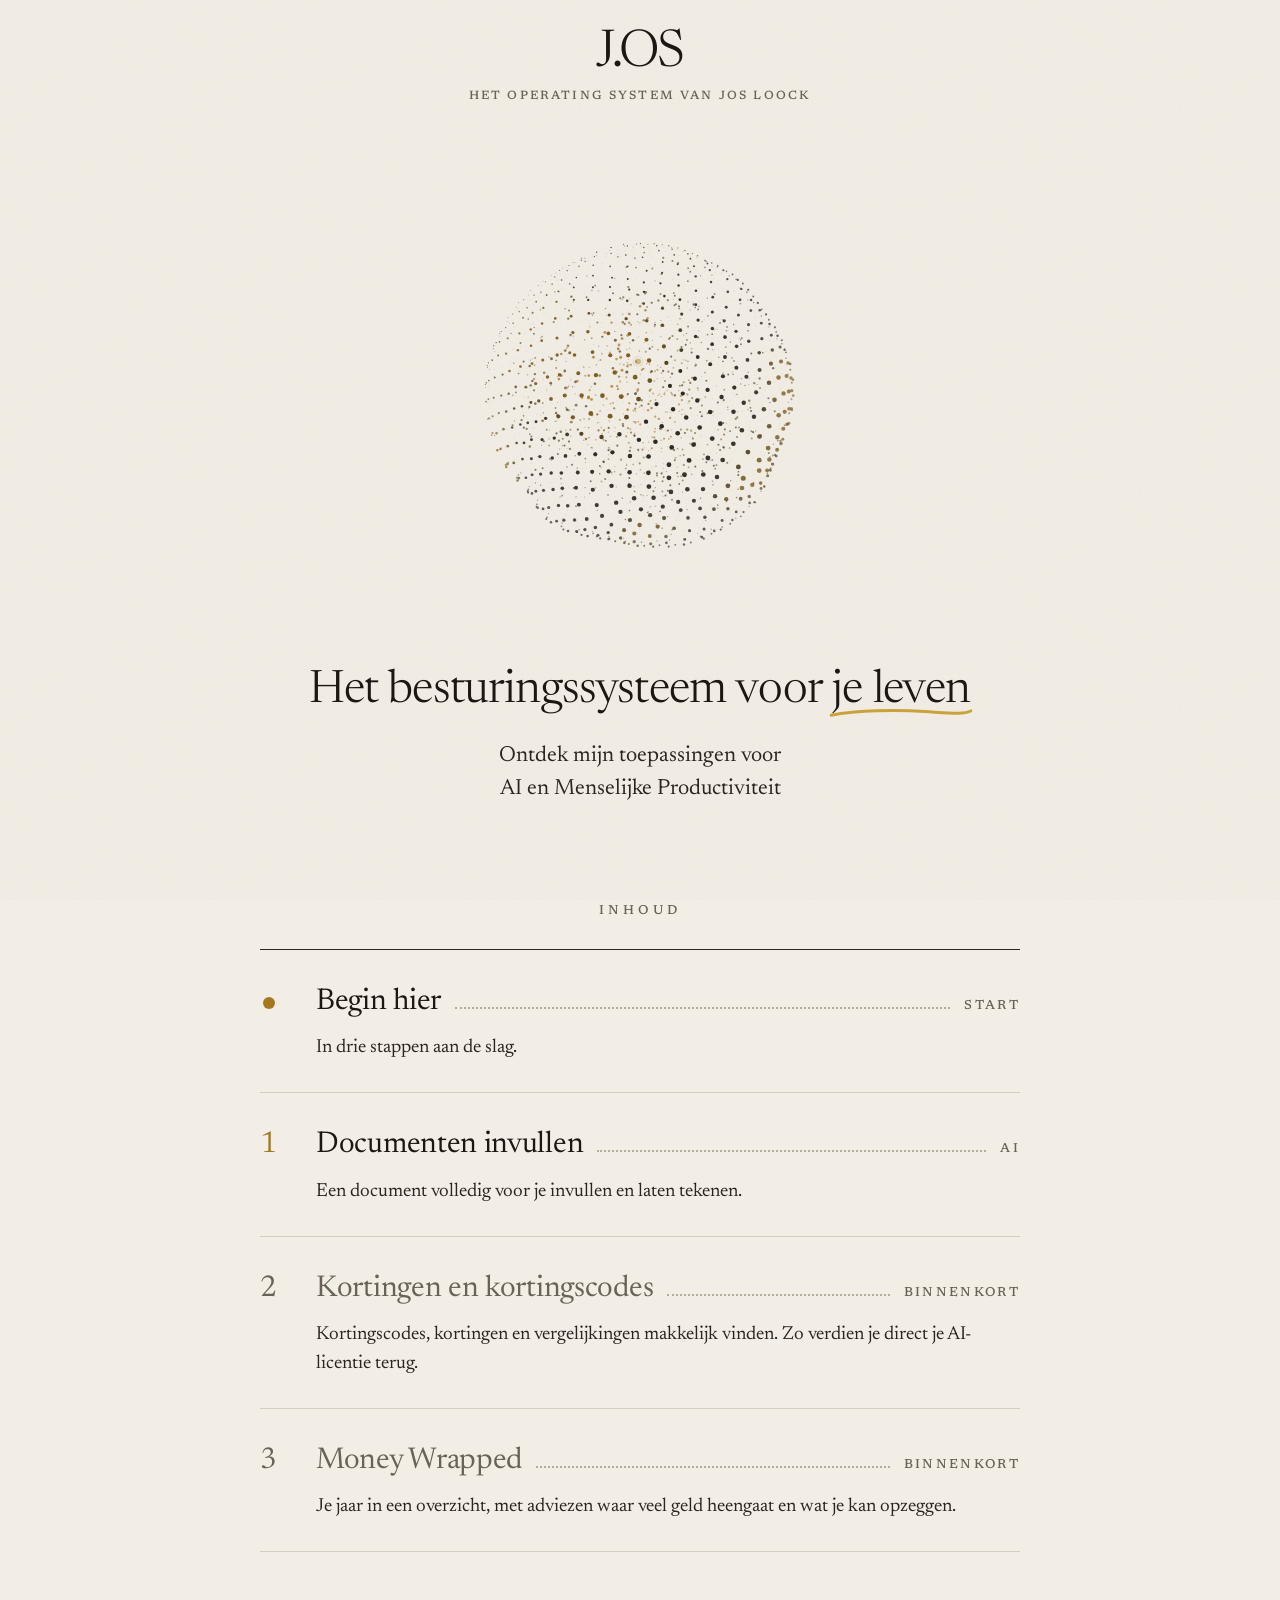
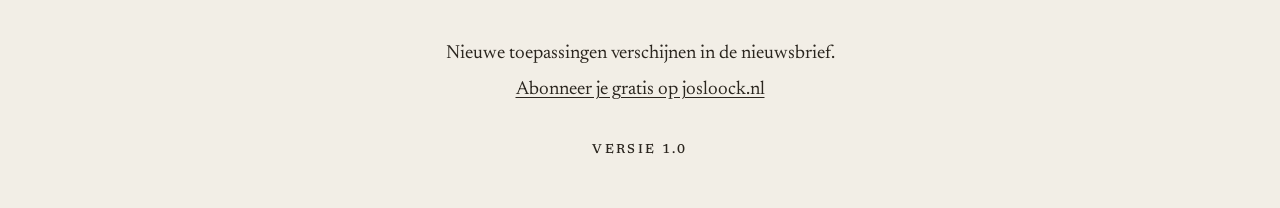
==== index.html @ 1855bec7 "Eerste versie van J.OS De homepage met het levende systeem, de pagina Begin hier en de eerste toepas" ====
<!doctype html>
<html lang="nl" class="no-js">
<head>
<meta charset="utf-8">
<meta name="viewport" content="width=device-width, initial-scale=1">
<title>J.OS · Het besturingssysteem voor je leven</title>
<meta name="description" content="De toepassingen van Jos Loock voor AI en Menselijke Productiviteit.">
<meta name="robots" content="noindex, nofollow">
<meta name="theme-color" content="#F2EEE6">
<link rel="icon" href="assets/favicon.svg" type="image/svg+xml">
<link rel="apple-touch-icon" href="assets/apple-touch-icon.png">
<meta property="og:type" content="website">
<meta property="og:title" content="J.OS · Het besturingssysteem voor je leven">
<meta property="og:description" content="De toepassingen van Jos Loock voor AI en Menselijke Productiviteit.">
<meta property="og:image" content="https://os.josloock.nl/assets/og.png">
<meta name="twitter:card" content="summary_large_image">
<link rel="preload" href="assets/fonts/newsreader-latin-opsz-normal.woff2" as="font" type="font/woff2" crossorigin>
<link rel="stylesheet" href="assets/site.css">
</head>
<body>
<div class="page">

<header class="hero col">
<h1 class="wordmark">J.OS</h1>
<p class="caps byline">Het operating system van <a href="https://josloock.nl">Jos Loock</a></p>
<div class="stage" id="stage"><canvas aria-hidden="true"></canvas><a class="core-link" href="begin-hier/index.html" tabindex="-1" aria-hidden="true"></a></div>
<p class="tagline">Het besturings&shy;systeem voor <span class="u">je leven<svg viewBox="0 0 300 24" preserveAspectRatio="none" aria-hidden="true"><path pathLength="1" d="M4 15 C 60 7, 140 6, 200 9 S 280 14, 296 8"/></svg></span></p>
<p class="lede">Ontdek mijn toepassingen voor<br>AI en Menselijke Productiviteit</p>
</header>

<main class="col section" id="toepassingen">
<h2 class="caps caps-wide center">Inhoud</h2>

<!-- Een toepassing toevoegen: kopieer een <li>. Met een link in de titel is hij live
     en wordt hij een gouden punt bij de bol; zonder link staat hij op "Binnenkort". -->
<ol class="toc">

<li class="toc-item toc-start">
<span class="toc-num" aria-hidden="true"><span class="toc-dot"></span></span>
<div class="toc-body">
<div class="toc-head">
<h3 class="toc-title"><a href="begin-hier/index.html">Begin hier</a></h3>
<span class="toc-leader" aria-hidden="true"></span>
<span class="caps">Start</span>
</div>
<p class="toc-desc">In drie stappen aan de slag.</p>
</div>
</li>

<li class="toc-item">
<span class="toc-num" aria-hidden="true">1</span>
<div class="toc-body">
<div class="toc-head">
<h3 class="toc-title"><a href="documenten-invullen/index.html">Documenten invullen</a></h3>
<span class="toc-leader" aria-hidden="true"></span>
<span class="caps">AI</span>
</div>
<p class="toc-desc">Een document volledig voor je invullen en laten tekenen.</p>
</div>
</li>

<li class="toc-item soon">
<span class="toc-num" aria-hidden="true">2</span>
<div class="toc-body">
<div class="toc-head">
<h3 class="toc-title"><span>Kortingen en kortingscodes</span></h3>
<span class="toc-leader" aria-hidden="true"></span>
<span class="caps">Binnenkort</span>
</div>
<p class="toc-desc">Kortingscodes, kortingen en vergelijkingen makkelijk vinden. Zo verdien je direct je AI-licentie terug.</p>
</div>
</li>

<li class="toc-item soon">
<span class="toc-num" aria-hidden="true">3</span>
<div class="toc-body">
<div class="toc-head">
<h3 class="toc-title"><span>Money Wrapped</span></h3>
<span class="toc-leader" aria-hidden="true"></span>
<span class="caps">Binnenkort</span>
</div>
<p class="toc-desc">Je jaar in een overzicht, met adviezen waar veel geld heengaat en wat je kan opzeggen.</p>
</div>
</li>

</ol>
</main>

<footer class="foot col">
<p>Nieuwe toepassingen verschijnen in de nieuwsbrief.</p>
<p><a class="foot-link" href="https://josloock.nl">Abonneer je gratis op josloock.nl</a></p>
<p class="caps">Versie 1.0</p>
</footer>

</div>
<script src="assets/os.js"></script>
</body>
</html>
---- assets/site.css ----
/* J.OS — huisstijl: papier, inkt, Newsreader, één goud accent */

@font-face {
  font-family: 'Newsreader';
  font-style: normal;
  font-display: swap;
  font-weight: 200 800;
  src: url('fonts/newsreader-latin-opsz-normal.woff2') format('woff2');
}

:root {
  --paper: #F2EEE6;
  --ink: #1C1712;
  --line: #2B2620;
  --body: #2A251E;
  --muted: #6B6257;
  --soft: #D5CDBF;
  --leader: #B5AC9C;
  --gold: #C9A23A;
  --oker: #A57820;
  --oker-dark: #7D5C16;
  --espresso: #1F1A14;
  --col: 760px;
}

* { box-sizing: border-box; }
html { -webkit-text-size-adjust: 100%; scroll-behavior: smooth; }
body {
  margin: 0;
  background: var(--paper);
  color: var(--ink);
  font-family: 'Newsreader', Georgia, 'Times New Roman', serif;
  font-size: 19px;
  line-height: 1.48;
  font-optical-sizing: auto;
  -webkit-font-smoothing: antialiased;
}
/* heel subtiele papierkorrel */
body::before {
  content: "";
  position: fixed;
  inset: 0;
  pointer-events: none;
  opacity: .5;
  background-image: url("data:image/svg+xml;utf8,<svg xmlns='http://www.w3.org/2000/svg' width='300' height='300'><filter id='n'><feTurbulence type='fractalNoise' baseFrequency='.9' numOctaves='2' stitchTiles='stitch'/><feColorMatrix values='0 0 0 0 0.45  0 0 0 0 0.38  0 0 0 0 0.28  0 0 0 .10 0'/></filter><rect width='100%' height='100%' filter='url(%23n)'/></svg>");
}

a { color: inherit; text-underline-offset: 3px; }
a:hover { color: var(--oker-dark); }
:focus-visible { outline: 2px solid var(--oker-dark); outline-offset: 3px; }
h1, h2, h3, p, ol, ul { margin: 0; }
h1, h2, h3, .tagline { text-wrap: balance; }
p, li { text-wrap: pretty; }
[hidden] { display: none !important; }
ol, ul { padding: 0; list-style: none; }

.page {
  position: relative;
  min-height: 100vh;
  display: flex;
  flex-direction: column;
  align-items: center;
  padding-block: 28px 48px;
  padding-left: max(clamp(20px, 5vw, 60px), env(safe-area-inset-left, 0px));
  padding-right: max(clamp(20px, 5vw, 60px), env(safe-area-inset-right, 0px));
}
.col { width: 100%; max-width: var(--col); }
.center { text-align: center; }

.caps {
  font-size: 13px;
  font-weight: 500;
  letter-spacing: .18em;
  text-transform: uppercase;
  color: var(--muted);
}
.caps-wide { letter-spacing: .32em; }
.caps-link {
  display: inline-flex;
  align-items: center;
  min-height: 44px;
  text-decoration: none;
}

/* gouden, met de hand getekende onderstreping */
.u { position: relative; white-space: nowrap; }
.u svg {
  position: absolute;
  left: -2%;
  bottom: -.16em;
  width: 104%;
  height: .32em;
  overflow: visible;
}
.u path { fill: none; stroke: var(--gold); stroke-width: 5; stroke-linecap: round; }

/* ---------- homepage ---------- */

.hero { display: flex; flex-direction: column; align-items: center; text-align: center; }
.wordmark {
  font-size: clamp(40px, 4.4vw, 52px);
  font-weight: 340;
  line-height: 1;
  letter-spacing: -.03em;
}
.byline { margin-top: 8px; font-size: 12px; }
.byline a { display: inline-block; padding: 14px 0; margin: -14px 0; text-decoration: none; }
.byline a:hover { text-decoration: underline; }

.stage { position: relative; width: 100%; height: 540px; margin-top: 4px; }
.stage canvas { position: absolute; inset: 0; width: 100%; height: 100%; pointer-events: none; }
/* zonder JavaScript: een stille, gestippelde bol */
.no-js .stage::before {
  content: "";
  position: absolute;
  left: 50%;
  top: 53%;
  width: 280px;
  height: 280px;
  transform: translate(-50%, -50%);
  border-radius: 50%;
  background: radial-gradient(var(--line) 1.1px, transparent 1.6px) 0 0 / 9px 9px;
}

/* een toepassing: een punt dat uit het systeem komt */
.node {
  position: absolute;
  left: 0;
  top: 0;
  display: inline-flex;
  flex-direction: column;
  align-items: center;
  gap: 9px;
  width: max-content;
  max-width: 190px;
  text-align: center;
  text-decoration: none;
  font-size: 20px;
  line-height: 1.2;
  color: var(--ink);
  opacity: 0;
}
.node-dot {
  position: relative;
  flex: none;
  width: 14px;
  height: 14px;
  border-radius: 50%;
  background: var(--oker);
  transform: scale(calc(var(--grow, 1) * var(--hot, 1)));
  transition: transform .35s cubic-bezier(.2, .7, .2, 1);
}
.node-dot::after {
  content: "";
  position: absolute;
  inset: -6px;
  border-radius: 50%;
  border: 1px solid var(--oker);
  opacity: 0;
}
/* het punt licht op wanneer een signaal uit de bol aankomt */
.node.ping .node-dot::after { animation: ping 1.5s ease-out; }
a.node:hover .node-dot::after { animation: ping 1.3s ease-out infinite; }

/* het startpunt: het eerste punt dat uit het wezen komt, met een vaste ring */
.node-start .node-dot { width: 16px; height: 16px; box-shadow: 0 0 0 5px var(--paper), 0 0 0 6px var(--oker); }
.node-start .node-label { font-size: 22px; }

/* het wezen zelf is aanklikbaar: het opent het startpunt */
.core-link { position: absolute; left: 0; top: 0; border-radius: 50%; }
.node-up { flex-direction: column-reverse; }
.node-text { display: flex; flex-direction: column; align-items: center; gap: 5px; opacity: var(--label, 1); }
a.node:hover { color: var(--ink); }
a.node:hover, .node.hot { --hot: 1.5; }
a.node:hover .node-label, a.node.hot .node-label { text-decoration: underline; text-decoration-color: var(--gold); text-decoration-thickness: 2px; text-underline-offset: 5px; }
.node-soon { color: var(--muted); }
.node-soon .node-dot { width: 12px; height: 12px; background: var(--paper); border: 1.5px solid var(--muted); }
.node-soon .node-dot::after { display: none; }
.node-note { font-size: 11px; font-weight: 500; letter-spacing: .18em; text-transform: uppercase; }
@keyframes ping {
  0% { transform: scale(.7); opacity: .75; }
  70%, 100% { transform: scale(2.1); opacity: 0; }
}

/* erin duiken: de overgang van een punt naar zijn pagina */
.dive { position: fixed; inset: 0; z-index: 50; pointer-events: none; }
.diving, .diving body { overflow: hidden; }
.page { will-change: auto; }
.arrive .page { animation: arrive .85s cubic-bezier(.16, .8, .24, 1) both; }
.leaving .page { opacity: 0; transform: translateY(8px) scale(.985); transition: opacity .22s ease, transform .22s ease; }
@keyframes arrive {
  from { opacity: 0; transform: scale(.93); }
  to { opacity: 1; transform: none; }
}

/* rustige opkomst bij het laden */
@keyframes rise {
  from { opacity: 0; transform: translateY(10px); }
}
@keyframes draw {
  from { stroke-dashoffset: 1; }
}
.wordmark, .byline, .tagline, .hero > .lede { animation: rise .9s cubic-bezier(.2, .7, .2, 1) backwards; }
.byline { animation-delay: .1s; }
.tagline { animation-delay: .9s; }
.hero > .lede { animation-delay: 1.05s; }
.u path { stroke-dasharray: 1; stroke-dashoffset: 0; animation: draw .9s cubic-bezier(.3, .6, .2, 1) 1.5s backwards; }
.step .u path { animation-delay: .9s; }

.tagline {
  margin-top: 16px;
  font-size: clamp(32px, 3.6vw, 46px);
  font-weight: 340;
  line-height: 1.1;
  letter-spacing: -.018em;
}
.lede { margin-top: 24px; max-width: 560px; font-size: 22px; color: var(--body); text-wrap: balance; }

.section { margin-top: 96px; }
.toc { margin-top: 28px; border-top: 1px solid var(--line); }
.toc-item { position: relative; display: flex; gap: 20px; padding: 30px 0; border-bottom: 1px solid var(--soft); }
.toc-title a::after { content: ""; position: absolute; inset: 0; }
.toc-num { flex: none; width: 36px; padding-top: 5px; font-size: 30px; line-height: 1.15; color: var(--oker); }
.toc-body { flex: 1; min-width: 0; }
.toc-head { display: flex; align-items: baseline; gap: 14px; }
.toc-title { font-size: 30px; font-weight: 400; line-height: 1.15; letter-spacing: -.01em; }
.toc-title a { display: inline-block; padding: 5px 0; text-decoration: none; }
.toc-title span { display: inline-block; padding: 5px 0; }
.toc-leader { flex: 1; min-width: 24px; border-bottom: 2px dotted var(--leader); }
.toc-desc { margin-top: 10px; color: var(--body); }
.toc-item.soon .toc-title, .toc-item.soon .toc-num { color: var(--muted); }
.toc-dot { display: inline-block; width: 12px; height: 12px; margin: 10px 0 0 3px; border-radius: 50%; background: var(--oker); }
.toc-leader { transition: border-color .3s ease; }
.toc-item.hot .toc-leader { border-bottom-color: var(--gold); }
.toc-item.hot .toc-title a { color: var(--oker-dark); }

/* ---------- toepassingspagina ---------- */

.topbar { display: flex; flex-wrap: wrap; align-items: center; justify-content: space-between; gap: 4px 24px; }
/* het woordmerk in het menu: de O is het wezen zelf */
.home-link { display: inline-flex; align-items: center; min-height: 48px; text-decoration: none; }
.mark { display: inline-flex; align-items: baseline; font-size: 34px; font-weight: 340; line-height: 1; letter-spacing: -.03em; }
.mark canvas { width: .78em; height: .78em; margin: 0 -.015em -.055em .005em; }

.intro { margin-top: 56px; display: flex; flex-direction: column; align-items: center; text-align: center; }
.intro h1 { font-size: clamp(44px, 5.4vw, 68px); font-weight: 340; line-height: 1.04; letter-spacing: -.02em; }
.intro .lede { margin-top: 20px; }
.intro .more { margin-top: 16px; max-width: 560px; color: var(--body); }
.meta { margin-top: 20px; display: flex; flex-wrap: wrap; justify-content: center; gap: 6px 28px; }

.demo { margin-top: 56px; }
.demo video, .demo img { display: block; width: 100%; height: auto; }

.steps { margin-top: 32px; border-bottom: 1px solid var(--line); }
.step { display: flex; gap: 20px; padding: 36px 0 40px; border-top: 1px solid var(--line); }
.step-num { flex: none; width: 36px; font-size: 44px; font-weight: 340; line-height: .95; color: var(--oker); }
.step-body { flex: 1; min-width: 0; }
.step h3 { font-size: 34px; font-weight: 400; line-height: 1.15; letter-spacing: -.012em; }
.step p { margin-top: 10px; color: var(--body); }
.step .hint { margin-top: 14px; font-size: 17px; color: var(--muted); }
.step .say {
  margin-top: 20px;
  font-size: clamp(32px, 3.6vw, 44px);
  font-weight: 340;
  line-height: 1.1;
  letter-spacing: -.018em;
  color: var(--ink);
}
.step .after { margin-top: 24px; }

.button {
  margin-top: 24px;
  display: inline-flex;
  align-items: center;
  gap: 10px;
  min-height: 52px;
  padding: 0 26px;
  border-radius: 4px;
  background: var(--espresso);
  color: var(--paper);
  font-size: 19px;
  text-decoration: none;
  transition: background .2s ease;
}
.button:hover { background: #3A3026; color: var(--paper); }
button.button { border: 0; font-family: inherit; cursor: pointer; }

/* kiezen: met de skill of met een prompt */
.routes { margin: 28px auto 0; display: flex; flex-wrap: wrap; justify-content: center; gap: 8px; }
.no-js .routes { display: none; }
.route {
  min-height: 44px;
  padding: 0 22px;
  border: 1px solid var(--line);
  border-radius: 999px;
  background: transparent;
  color: var(--ink);
  font-family: inherit;
  font-size: 18px;
  cursor: pointer;
  transition: background .2s ease, color .2s ease;
}
.route[aria-selected="true"] { background: var(--espresso); border-color: var(--espresso); color: var(--paper); }
.route-lede { margin: 20px auto 0; max-width: 560px; text-align: center; color: var(--body); }
.no-js .route-lede { margin-top: 56px; }
.prompt {
  margin: 20px 0 0;
  max-height: 320px;
  overflow: auto;
  padding: 20px 22px;
  border: 1px solid var(--soft);
  background: #F8F5EF;
  color: var(--body);
  font-family: inherit;
  font-size: 17px;
  line-height: 1.5;
  white-space: pre-wrap;
  overflow-wrap: anywhere;
}
.button svg { width: 18px; height: 18px; fill: none; stroke: currentColor; stroke-width: 1.5; stroke-linecap: round; stroke-linejoin: round; }

.notes { margin-top: 28px; border-top: 1px solid var(--soft); font-size: 21px; color: var(--body); }
.notes li { padding: 18px 0; border-bottom: 1px solid var(--soft); }
.aside { margin-top: 24px; color: var(--body); }
.rules { margin-top: 20px; border-top: 1px solid var(--soft); }
.rules li { padding: 16px 0; border-bottom: 1px solid var(--soft); color: var(--body); }
.rules strong { display: block; font-weight: 500; color: var(--ink); }
.rules .hint { margin-top: 6px; }
.text { margin: 28px auto 0; max-width: 640px; display: flex; flex-direction: column; gap: 18px; font-size: 21px; color: var(--body); }

.pager {
  margin-top: 88px;
  border-top: 1px solid var(--line);
  padding-top: 16px;
  display: flex;
  flex-wrap: wrap;
  align-items: center;
  justify-content: space-between;
  gap: 8px 32px;
}

/* ---------- voet ---------- */

.foot { margin-top: auto; padding-top: 88px; text-align: center; }
.foot p { color: var(--body); }
.foot .foot-link { display: inline-flex; align-items: center; min-height: 44px; }
.foot .caps { margin-top: 28px; }

/* op een smal scherm meer lucht tussen de titel en het bovenste punt */
@media (max-width: 759px) {
  .stage { height: 580px; margin-top: 20px; }
  .node { max-width: 150px; font-size: 19px; }
  .no-js .stage::before { top: 215px; width: 180px; height: 180px; }
}

@media (max-width: 560px) {
  .page { padding-top: 20px; }
  .byline { font-size: 11px; letter-spacing: .14em; }
  .text { font-size: 19px; }
  .toc-item, .step { gap: 12px; }
  .toc-num, .step-num { width: 28px; }
  .toc-title { font-size: 26px; }
  .toc-leader { display: none; }
  .toc-head { justify-content: space-between; flex-wrap: wrap; row-gap: 0; }
  .toc-title { min-width: 0; overflow-wrap: anywhere; }
  .step h3 { font-size: 28px; }
  .notes { font-size: 19px; }
  .section { margin-top: 72px; }
}

@media (prefers-reduced-motion: reduce) {
  html { scroll-behavior: auto; }
  *, *::before, *::after { animation: none !important; transition: none !important; }
}
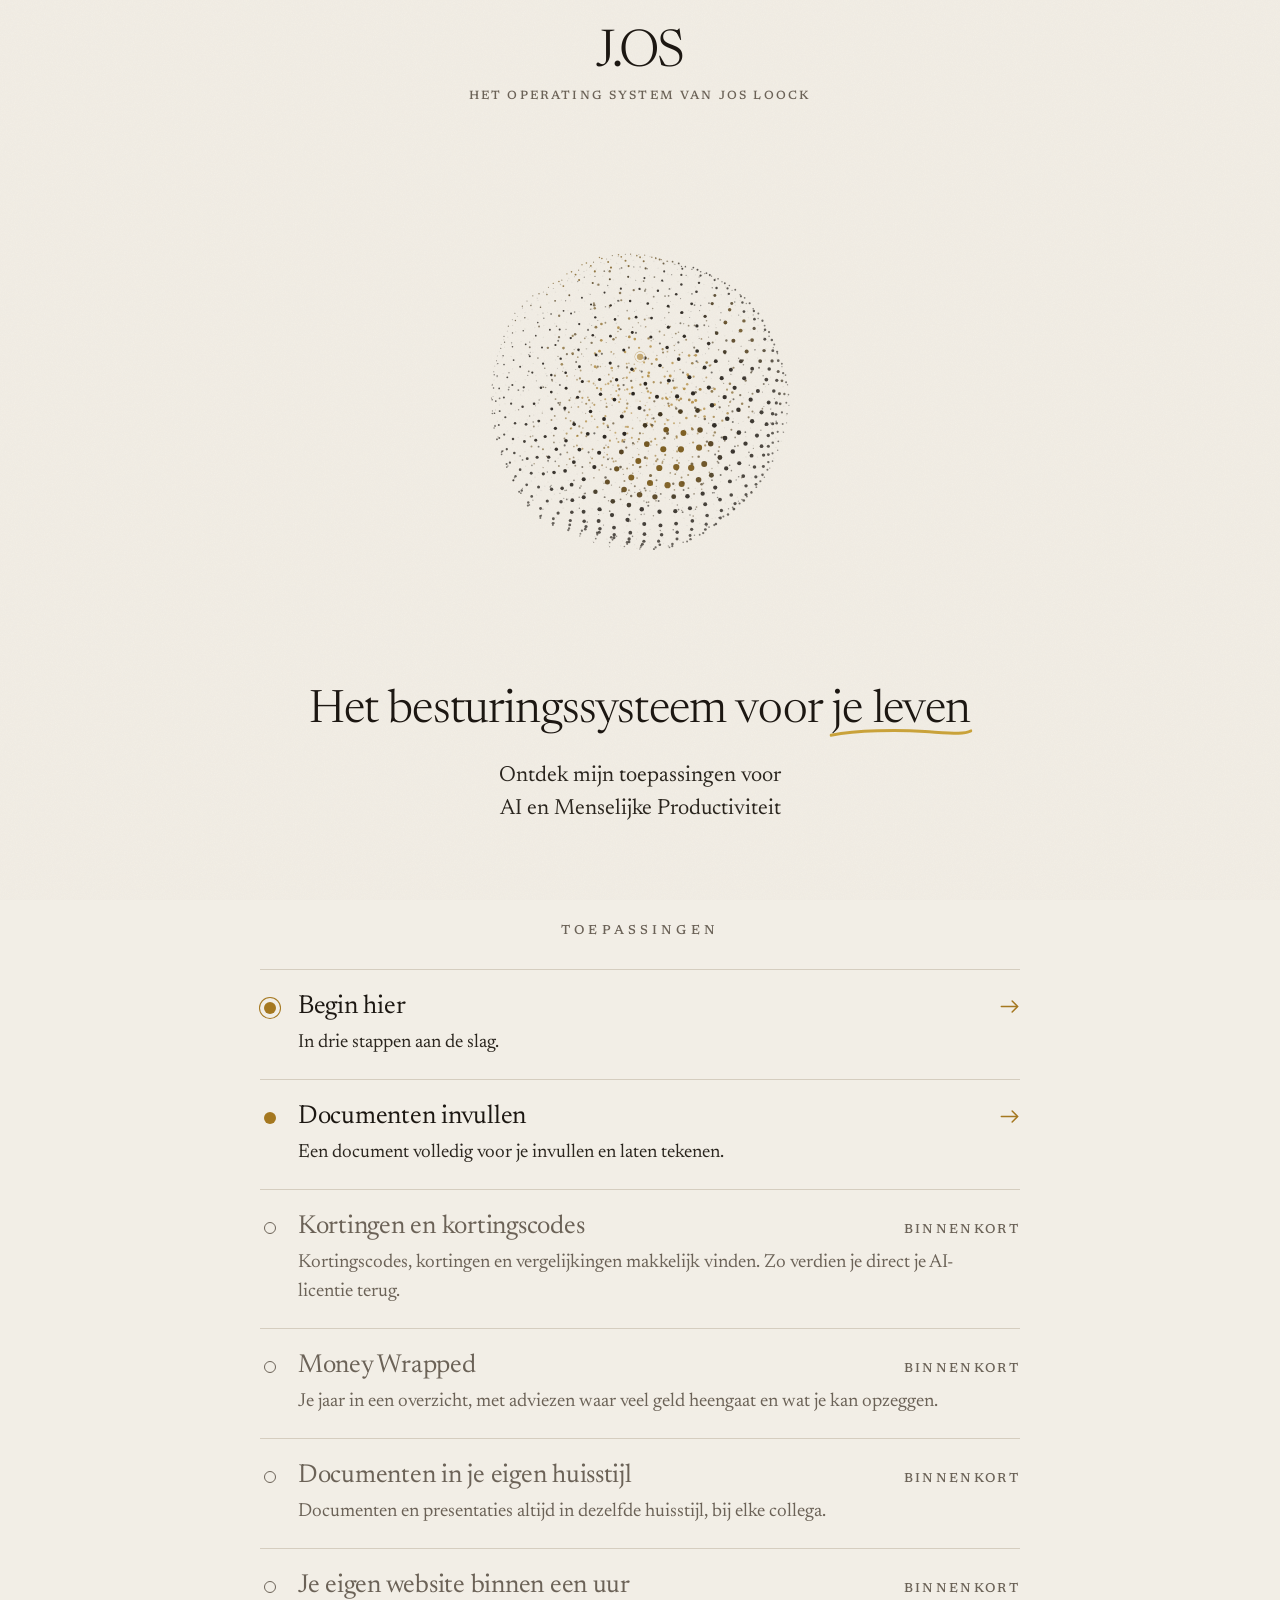
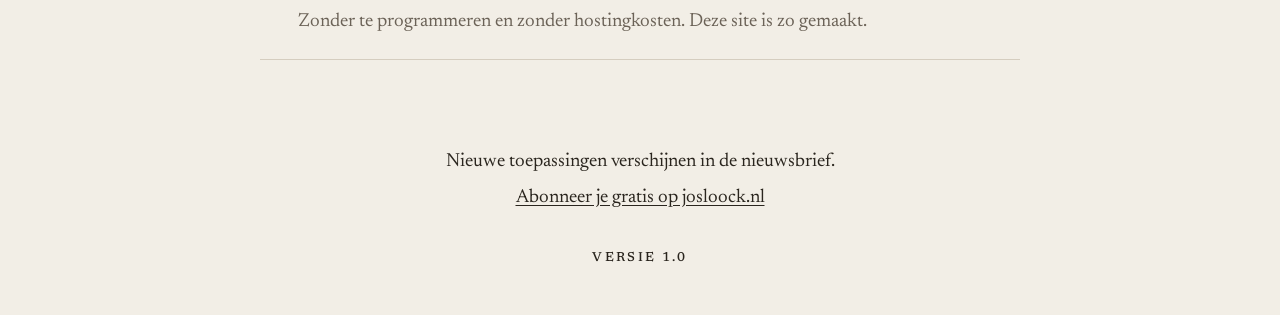
==== commit f16dd822: "Lijst met toepassingen in de taal van de bol, twee toepassingen erbij De inhoudsopgave in boekvorm i" ====
--- a/index.html
+++ b/index.html
@@ -29,42 +29,40 @@
 </header>
 
 <main class="col section" id="toepassingen">
-<h2 class="caps caps-wide center">Inhoud</h2>
+<h2 class="caps caps-wide center">Toepassingen</h2>
 
 <!-- Een toepassing toevoegen: kopieer een <li>. Met een link in de titel is hij live
-     en wordt hij een gouden punt bij de bol; zonder link staat hij op "Binnenkort". -->
-<ol class="toc">
+     en krijgt hij een gouden punt; zonder link (en met class "soon") staat hij op
+     "Binnenkort". Live toepassingen krijgen als eerste een plek bij de bol. -->
+<ul class="toc">
 
 <li class="toc-item toc-start">
-<span class="toc-num" aria-hidden="true"><span class="toc-dot"></span></span>
+<span class="toc-dot" aria-hidden="true"></span>
 <div class="toc-body">
 <div class="toc-head">
 <h3 class="toc-title"><a href="begin-hier/index.html">Begin hier</a></h3>
-<span class="toc-leader" aria-hidden="true"></span>
-<span class="caps">Start</span>
+<span class="toc-go" aria-hidden="true"><svg viewBox="0 0 18 12"><path d="M1 6h15"/><path d="M11 1l5 5-5 5"/></svg></span>
 </div>
 <p class="toc-desc">In drie stappen aan de slag.</p>
 </div>
 </li>
 
 <li class="toc-item">
-<span class="toc-num" aria-hidden="true">1</span>
+<span class="toc-dot" aria-hidden="true"></span>
 <div class="toc-body">
 <div class="toc-head">
 <h3 class="toc-title"><a href="documenten-invullen/index.html">Documenten invullen</a></h3>
-<span class="toc-leader" aria-hidden="true"></span>
-<span class="caps">AI</span>
+<span class="toc-go" aria-hidden="true"><svg viewBox="0 0 18 12"><path d="M1 6h15"/><path d="M11 1l5 5-5 5"/></svg></span>
 </div>
 <p class="toc-desc">Een document volledig voor je invullen en laten tekenen.</p>
 </div>
 </li>
 
 <li class="toc-item soon">
-<span class="toc-num" aria-hidden="true">2</span>
+<span class="toc-dot" aria-hidden="true"></span>
 <div class="toc-body">
 <div class="toc-head">
 <h3 class="toc-title"><span>Kortingen en kortingscodes</span></h3>
-<span class="toc-leader" aria-hidden="true"></span>
 <span class="caps">Binnenkort</span>
 </div>
 <p class="toc-desc">Kortingscodes, kortingen en vergelijkingen makkelijk vinden. Zo verdien je direct je AI-licentie terug.</p>
@@ -72,18 +70,39 @@
 </li>
 
 <li class="toc-item soon">
-<span class="toc-num" aria-hidden="true">3</span>
+<span class="toc-dot" aria-hidden="true"></span>
 <div class="toc-body">
 <div class="toc-head">
 <h3 class="toc-title"><span>Money Wrapped</span></h3>
-<span class="toc-leader" aria-hidden="true"></span>
 <span class="caps">Binnenkort</span>
 </div>
 <p class="toc-desc">Je jaar in een overzicht, met adviezen waar veel geld heengaat en wat je kan opzeggen.</p>
 </div>
 </li>
 
-</ol>
+<li class="toc-item soon">
+<span class="toc-dot" aria-hidden="true"></span>
+<div class="toc-body">
+<div class="toc-head">
+<h3 class="toc-title"><span>Documenten in je eigen huisstijl</span></h3>
+<span class="caps">Binnenkort</span>
+</div>
+<p class="toc-desc">Documenten en presentaties altijd in dezelfde huisstijl, bij elke collega.</p>
+</div>
+</li>
+
+<li class="toc-item soon">
+<span class="toc-dot" aria-hidden="true"></span>
+<div class="toc-body">
+<div class="toc-head">
+<h3 class="toc-title"><span>Je eigen website binnen een uur</span></h3>
+<span class="caps">Binnenkort</span>
+</div>
+<p class="toc-desc">Zonder te programmeren en zonder hostingkosten. Deze site is zo gemaakt.</p>
+</div>
+</li>
+
+</ul>
 </main>
 
 <footer class="foot col">
--- a/assets/site.css
+++ b/assets/site.css
@@ -107,7 +107,7 @@
 .byline a { display: inline-block; padding: 14px 0; margin: -14px 0; text-decoration: none; }
 .byline a:hover { text-decoration: underline; }
 
-.stage { position: relative; width: 100%; height: 540px; margin-top: 4px; }
+.stage { position: relative; width: 100%; height: 560px; margin-top: 4px; }
 .stage canvas { position: absolute; inset: 0; width: 100%; height: 100%; pointer-events: none; }
 /* zonder JavaScript: een stille, gestippelde bol */
 .no-js .stage::before {
@@ -173,7 +173,7 @@
 a.node:hover { color: var(--ink); }
 a.node:hover, .node.hot { --hot: 1.5; }
 a.node:hover .node-label, a.node.hot .node-label { text-decoration: underline; text-decoration-color: var(--gold); text-decoration-thickness: 2px; text-underline-offset: 5px; }
-.node-soon { color: var(--muted); }
+.node-soon { color: var(--muted); font-size: 18px; max-width: 170px; }
 .node-soon .node-dot { width: 12px; height: 12px; background: var(--paper); border: 1.5px solid var(--muted); }
 .node-soon .node-dot::after { display: none; }
 .node-note { font-size: 11px; font-weight: 500; letter-spacing: .18em; text-transform: uppercase; }
@@ -217,21 +217,23 @@
 .lede { margin-top: 24px; max-width: 560px; font-size: 22px; color: var(--body); text-wrap: balance; }
 
 .section { margin-top: 96px; }
-.toc { margin-top: 28px; border-top: 1px solid var(--line); }
-.toc-item { position: relative; display: flex; gap: 20px; padding: 30px 0; border-bottom: 1px solid var(--soft); }
+/* de lijst met toepassingen: dezelfde punten als bij de bol */
+.toc { margin-top: 28px; border-top: 1px solid var(--soft); }
+.toc-item { position: relative; display: flex; gap: 18px; padding: 22px 0; border-bottom: 1px solid var(--soft); }
 .toc-title a::after { content: ""; position: absolute; inset: 0; }
-.toc-num { flex: none; width: 36px; padding-top: 5px; font-size: 30px; line-height: 1.15; color: var(--oker); }
+.toc-dot { flex: none; width: 12px; height: 12px; margin: 10px 4px 0; border-radius: 50%; background: var(--oker); transition: transform .3s cubic-bezier(.2, .7, .2, 1); }
+.toc-start .toc-dot { box-shadow: 0 0 0 4px var(--paper), 0 0 0 5px var(--oker); }
+.toc-item.soon .toc-dot { background: var(--paper); border: 1.5px solid var(--muted); }
 .toc-body { flex: 1; min-width: 0; }
-.toc-head { display: flex; align-items: baseline; gap: 14px; }
-.toc-title { font-size: 30px; font-weight: 400; line-height: 1.15; letter-spacing: -.01em; }
-.toc-title a { display: inline-block; padding: 5px 0; text-decoration: none; }
-.toc-title span { display: inline-block; padding: 5px 0; }
-.toc-leader { flex: 1; min-width: 24px; border-bottom: 2px dotted var(--leader); }
-.toc-desc { margin-top: 10px; color: var(--body); }
-.toc-item.soon .toc-title, .toc-item.soon .toc-num { color: var(--muted); }
-.toc-dot { display: inline-block; width: 12px; height: 12px; margin: 10px 0 0 3px; border-radius: 50%; background: var(--oker); }
-.toc-leader { transition: border-color .3s ease; }
-.toc-item.hot .toc-leader { border-bottom-color: var(--gold); }
+.toc-head { display: flex; flex-wrap: wrap; align-items: baseline; justify-content: space-between; gap: 2px 16px; }
+.toc-title { font-size: 26px; font-weight: 400; line-height: 1.2; letter-spacing: -.01em; }
+.toc-title a { text-decoration: none; }
+.toc-go { flex: none; color: var(--oker); transition: transform .3s cubic-bezier(.2, .7, .2, 1); }
+.toc-go svg { display: block; width: 20px; height: 13px; fill: none; stroke: currentColor; stroke-width: 1.4; stroke-linecap: round; stroke-linejoin: round; }
+.toc-desc { margin-top: 6px; color: var(--body); }
+.toc-item.soon .toc-title, .toc-item.soon .toc-desc { color: var(--muted); }
+.toc-item.hot .toc-dot { transform: scale(1.5); }
+.toc-item.hot .toc-go { transform: translateX(5px); }
 .toc-item.hot .toc-title a { color: var(--oker-dark); }
 
 /* ---------- toepassingspagina ---------- */
@@ -353,16 +355,17 @@
   .no-js .stage::before { top: 215px; width: 180px; height: 180px; }
 }
 
+@media (max-width: 360px) {
+  .node { max-width: 124px; font-size: 17px; }
+}
+
 @media (max-width: 560px) {
   .page { padding-top: 20px; }
   .byline { font-size: 11px; letter-spacing: .14em; }
   .text { font-size: 19px; }
   .toc-item, .step { gap: 12px; }
-  .toc-num, .step-num { width: 28px; }
-  .toc-title { font-size: 26px; }
-  .toc-leader { display: none; }
-  .toc-head { justify-content: space-between; flex-wrap: wrap; row-gap: 0; }
-  .toc-title { min-width: 0; overflow-wrap: anywhere; }
+  .step-num { width: 28px; }
+  .toc-title { font-size: 23px; min-width: 0; overflow-wrap: anywhere; }
   .step h3 { font-size: 28px; }
   .notes { font-size: 19px; }
   .section { margin-top: 72px; }
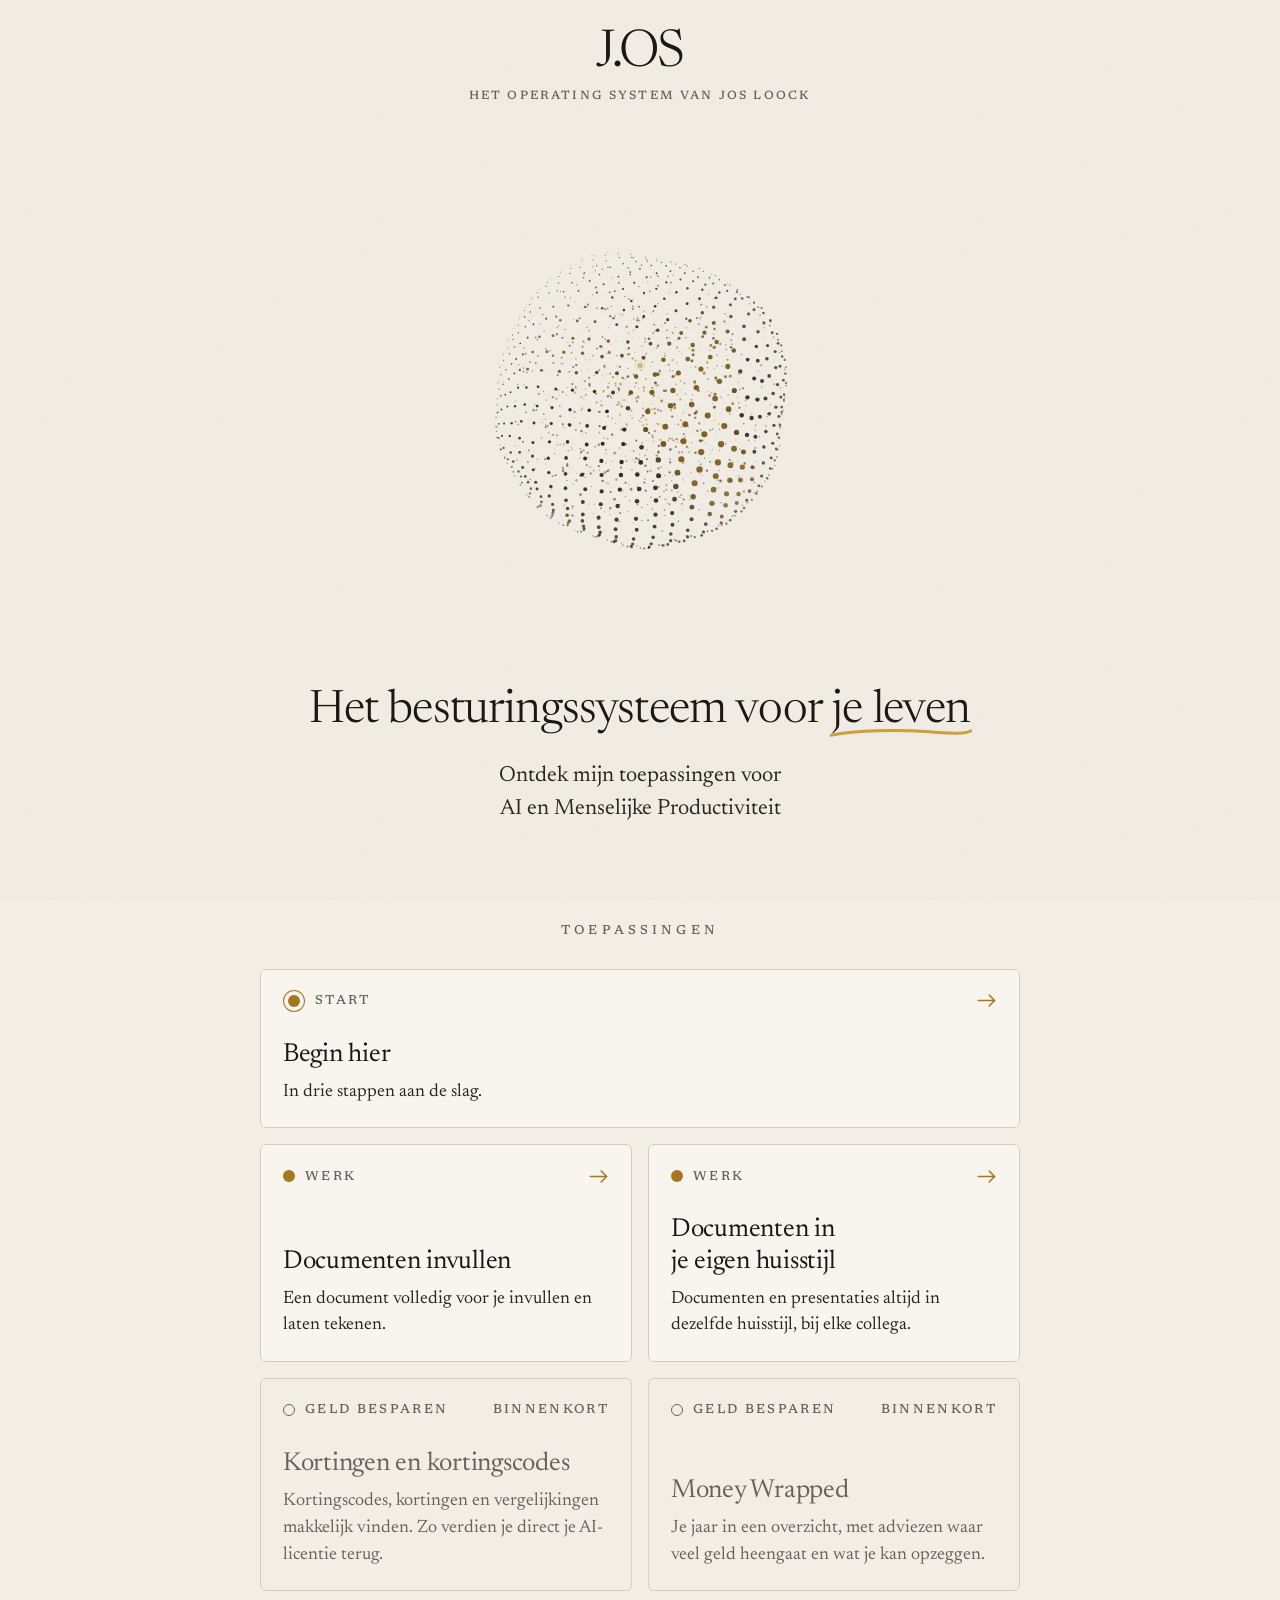
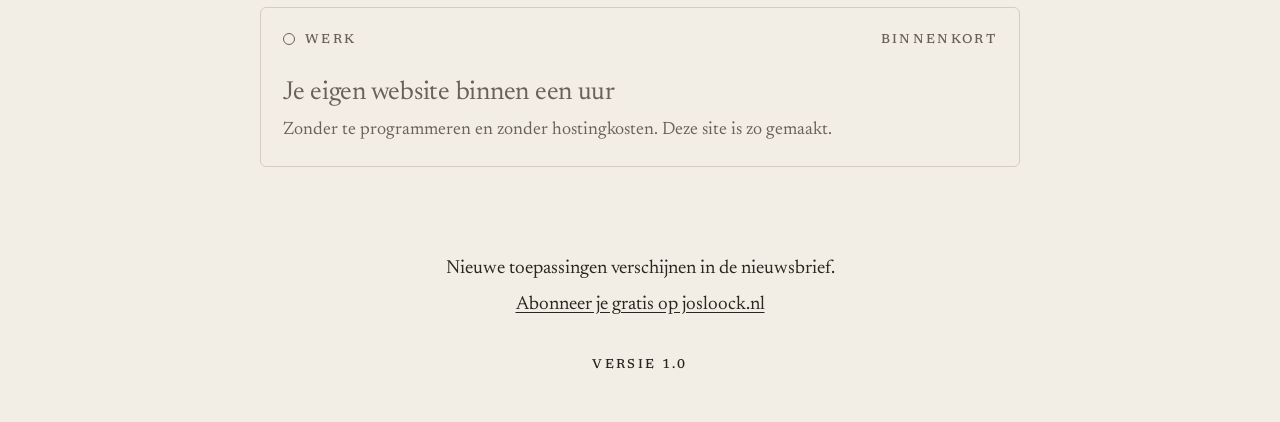
==== commit e28146b2: "Overzicht met blokken en thema's, nieuwe toepassing: je eigen huisstijl De lijst onder de bol is een" ====
--- a/index.html
+++ b/index.html
@@ -33,71 +33,72 @@
 
 <!-- Een toepassing toevoegen: kopieer een <li>. Met een link in de titel is hij live
      en krijgt hij een gouden punt; zonder link (en met class "soon") staat hij op
-     "Binnenkort". Live toepassingen krijgen als eerste een plek bij de bol. -->
+     "Binnenkort". Het woord linksboven is het thema. Live toepassingen krijgen als
+     eerste een plek bij de bol. -->
 <ul class="toc">
 
 <li class="toc-item toc-start">
-<span class="toc-dot" aria-hidden="true"></span>
-<div class="toc-body">
-<div class="toc-head">
-<h3 class="toc-title"><a href="begin-hier/index.html">Begin hier</a></h3>
+<div class="toc-top">
+<span class="toc-theme"><span class="toc-dot" aria-hidden="true"></span><span class="caps">Start</span></span>
 <span class="toc-go" aria-hidden="true"><svg viewBox="0 0 18 12"><path d="M1 6h15"/><path d="M11 1l5 5-5 5"/></svg></span>
 </div>
+<div class="toc-body">
+<h3 class="toc-title"><a href="begin-hier/index.html">Begin hier</a></h3>
 <p class="toc-desc">In drie stappen aan de slag.</p>
 </div>
 </li>
 
 <li class="toc-item">
-<span class="toc-dot" aria-hidden="true"></span>
-<div class="toc-body">
-<div class="toc-head">
-<h3 class="toc-title"><a href="documenten-invullen/index.html">Documenten invullen</a></h3>
+<div class="toc-top">
+<span class="toc-theme"><span class="toc-dot" aria-hidden="true"></span><span class="caps">Werk</span></span>
 <span class="toc-go" aria-hidden="true"><svg viewBox="0 0 18 12"><path d="M1 6h15"/><path d="M11 1l5 5-5 5"/></svg></span>
 </div>
+<div class="toc-body">
+<h3 class="toc-title"><a href="documenten-invullen/index.html">Documenten invullen</a></h3>
 <p class="toc-desc">Een document volledig voor je invullen en laten tekenen.</p>
 </div>
 </li>
 
+<li class="toc-item">
+<div class="toc-top">
+<span class="toc-theme"><span class="toc-dot" aria-hidden="true"></span><span class="caps">Werk</span></span>
+<span class="toc-go" aria-hidden="true"><svg viewBox="0 0 18 12"><path d="M1 6h15"/><path d="M11 1l5 5-5 5"/></svg></span>
+</div>
+<div class="toc-body">
+<h3 class="toc-title"><a href="huisstijl/index.html">Documenten in je eigen huisstijl</a></h3>
+<p class="toc-desc">Documenten en presentaties altijd in dezelfde huisstijl, bij elke collega.</p>
+</div>
+</li>
+
 <li class="toc-item soon">
-<span class="toc-dot" aria-hidden="true"></span>
-<div class="toc-body">
-<div class="toc-head">
-<h3 class="toc-title"><span>Kortingen en kortingscodes</span></h3>
+<div class="toc-top">
+<span class="toc-theme"><span class="toc-dot" aria-hidden="true"></span><span class="caps">Geld besparen</span></span>
 <span class="caps">Binnenkort</span>
 </div>
+<div class="toc-body">
+<h3 class="toc-title"><span>Kortingen en kortingscodes</span></h3>
 <p class="toc-desc">Kortingscodes, kortingen en vergelijkingen makkelijk vinden. Zo verdien je direct je AI-licentie terug.</p>
 </div>
 </li>
 
 <li class="toc-item soon">
-<span class="toc-dot" aria-hidden="true"></span>
-<div class="toc-body">
-<div class="toc-head">
-<h3 class="toc-title"><span>Money Wrapped</span></h3>
+<div class="toc-top">
+<span class="toc-theme"><span class="toc-dot" aria-hidden="true"></span><span class="caps">Geld besparen</span></span>
 <span class="caps">Binnenkort</span>
 </div>
+<div class="toc-body">
+<h3 class="toc-title"><span>Money Wrapped</span></h3>
 <p class="toc-desc">Je jaar in een overzicht, met adviezen waar veel geld heengaat en wat je kan opzeggen.</p>
 </div>
 </li>
 
 <li class="toc-item soon">
-<span class="toc-dot" aria-hidden="true"></span>
-<div class="toc-body">
-<div class="toc-head">
-<h3 class="toc-title"><span>Documenten in je eigen huisstijl</span></h3>
+<div class="toc-top">
+<span class="toc-theme"><span class="toc-dot" aria-hidden="true"></span><span class="caps">Werk</span></span>
 <span class="caps">Binnenkort</span>
 </div>
-<p class="toc-desc">Documenten en presentaties altijd in dezelfde huisstijl, bij elke collega.</p>
-</div>
-</li>
-
-<li class="toc-item soon">
-<span class="toc-dot" aria-hidden="true"></span>
 <div class="toc-body">
-<div class="toc-head">
 <h3 class="toc-title"><span>Je eigen website binnen een uur</span></h3>
-<span class="caps">Binnenkort</span>
-</div>
 <p class="toc-desc">Zonder te programmeren en zonder hostingkosten. Deze site is zo gemaakt.</p>
 </div>
 </li>
--- a/assets/site.css
+++ b/assets/site.css
@@ -217,22 +217,39 @@
 .lede { margin-top: 24px; max-width: 560px; font-size: 22px; color: var(--body); text-wrap: balance; }
 
 .section { margin-top: 96px; }
-/* de lijst met toepassingen: dezelfde punten als bij de bol */
-.toc { margin-top: 28px; border-top: 1px solid var(--soft); }
-.toc-item { position: relative; display: flex; gap: 18px; padding: 22px 0; border-bottom: 1px solid var(--soft); }
-.toc-title a::after { content: ""; position: absolute; inset: 0; }
-.toc-dot { flex: none; width: 12px; height: 12px; margin: 10px 4px 0; border-radius: 50%; background: var(--oker); transition: transform .3s cubic-bezier(.2, .7, .2, 1); }
-.toc-start .toc-dot { box-shadow: 0 0 0 4px var(--paper), 0 0 0 5px var(--oker); }
+/* het overzicht met toepassingen: blokken met dezelfde punten als bij de bol */
+.toc { margin-top: 28px; display: grid; grid-template-columns: repeat(2, minmax(0, 1fr)); gap: 16px; }
+.toc-item {
+  position: relative;
+  display: flex;
+  flex-direction: column;
+  gap: 28px;
+  min-height: 208px;
+  padding: 20px 22px 22px;
+  border: 1px solid var(--soft);
+  border-radius: 6px;
+  background: #F8F5EF;
+  transition: border-color .3s ease;
+}
+.toc-item.soon { background: transparent; }
+.toc-start { grid-column: 1 / -1; min-height: 0; }
+/* een blok dat alleen op de laatste rij zou staan, krijgt de hele breedte */
+.toc-item:last-child:nth-child(even) { grid-column: 1 / -1; min-height: 0; }
+.toc-top { display: flex; align-items: center; justify-content: space-between; gap: 12px; min-height: 22px; }
+.toc-theme { display: inline-flex; align-items: center; gap: 10px; }
+.toc-dot { flex: none; width: 12px; height: 12px; border-radius: 50%; background: var(--oker); transition: transform .3s cubic-bezier(.2, .7, .2, 1); }
+.toc-start .toc-dot { margin: 0 5px; box-shadow: 0 0 0 4px #F8F5EF, 0 0 0 5px var(--oker); }
 .toc-item.soon .toc-dot { background: var(--paper); border: 1.5px solid var(--muted); }
-.toc-body { flex: 1; min-width: 0; }
-.toc-head { display: flex; flex-wrap: wrap; align-items: baseline; justify-content: space-between; gap: 2px 16px; }
+.toc-go { flex: none; color: var(--oker); transition: transform .3s cubic-bezier(.2, .7, .2, 1); }
+.toc-go svg { display: block; width: 20px; height: 13px; fill: none; stroke: currentColor; stroke-width: 1.4; stroke-linecap: round; stroke-linejoin: round; }
+.toc-body { margin-top: auto; min-width: 0; }
 .toc-title { font-size: 26px; font-weight: 400; line-height: 1.2; letter-spacing: -.01em; }
 .toc-title a { text-decoration: none; }
-.toc-go { flex: none; color: var(--oker); transition: transform .3s cubic-bezier(.2, .7, .2, 1); }
-.toc-go svg { display: block; width: 20px; height: 13px; fill: none; stroke: currentColor; stroke-width: 1.4; stroke-linecap: round; stroke-linejoin: round; }
-.toc-desc { margin-top: 6px; color: var(--body); }
+.toc-title a::after { content: ""; position: absolute; inset: 0; border-radius: 6px; }
+.toc-desc { margin-top: 8px; font-size: 18px; color: var(--body); }
 .toc-item.soon .toc-title, .toc-item.soon .toc-desc { color: var(--muted); }
-.toc-item.hot .toc-dot { transform: scale(1.5); }
+.toc-item.hot:not(.soon) { border-color: var(--oker); }
+.toc-item.hot:not(.soon) .toc-dot { transform: scale(1.4); }
 .toc-item.hot .toc-go { transform: translateX(5px); }
 .toc-item.hot .toc-title a { color: var(--oker-dark); }
 
@@ -268,7 +285,9 @@
   letter-spacing: -.018em;
   color: var(--ink);
 }
+.step .say { overflow-wrap: anywhere; }
 .step .after { margin-top: 24px; }
+.pager a + a { text-align: right; }
 
 .button {
   margin-top: 24px;
@@ -355,6 +374,11 @@
   .no-js .stage::before { top: 215px; width: 180px; height: 180px; }
 }
 
+@media (max-width: 640px) {
+  .toc { grid-template-columns: minmax(0, 1fr); gap: 12px; }
+  .toc-item { min-height: 0; gap: 20px; }
+}
+
 @media (max-width: 360px) {
   .node { max-width: 124px; font-size: 17px; }
 }
@@ -363,9 +387,9 @@
   .page { padding-top: 20px; }
   .byline { font-size: 11px; letter-spacing: .14em; }
   .text { font-size: 19px; }
-  .toc-item, .step { gap: 12px; }
+  .step { gap: 12px; }
   .step-num { width: 28px; }
-  .toc-title { font-size: 23px; min-width: 0; overflow-wrap: anywhere; }
+  .toc-title { font-size: 24px; overflow-wrap: anywhere; }
   .step h3 { font-size: 28px; }
   .notes { font-size: 19px; }
   .section { margin-top: 72px; }
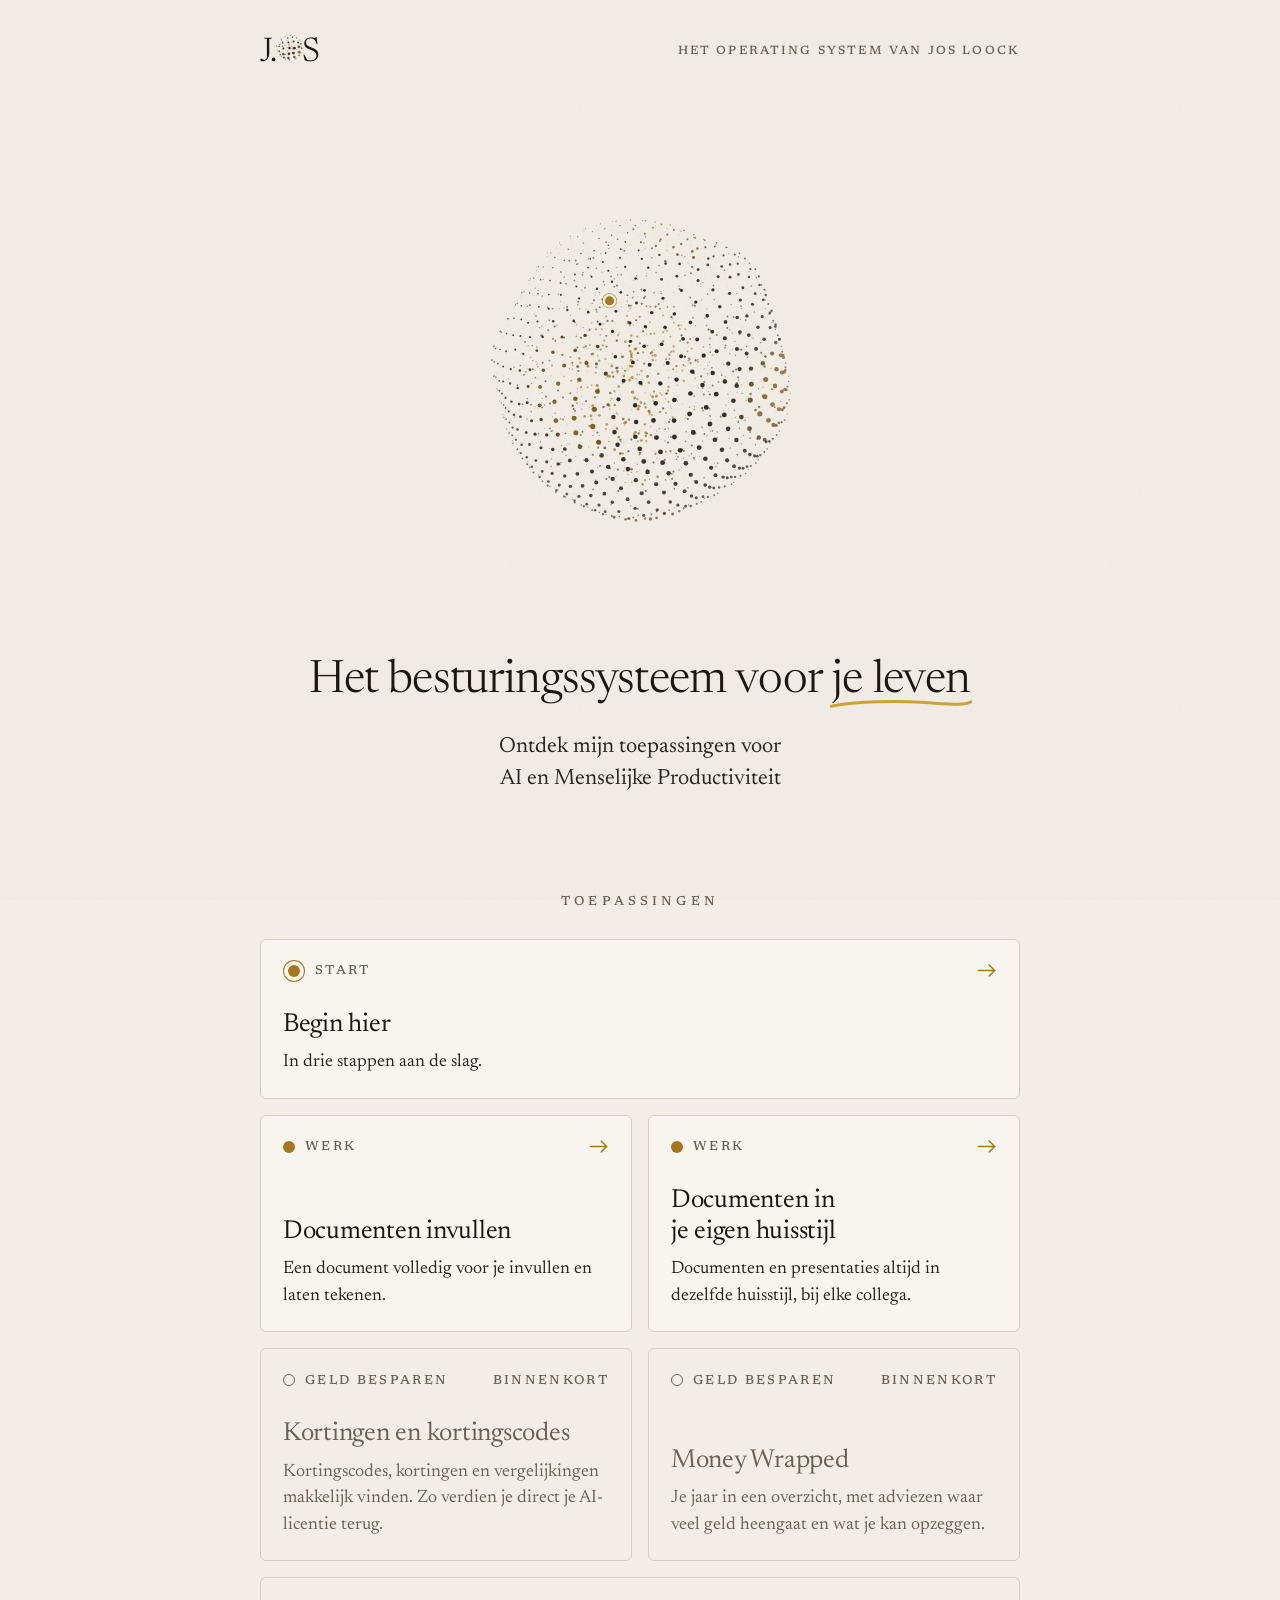
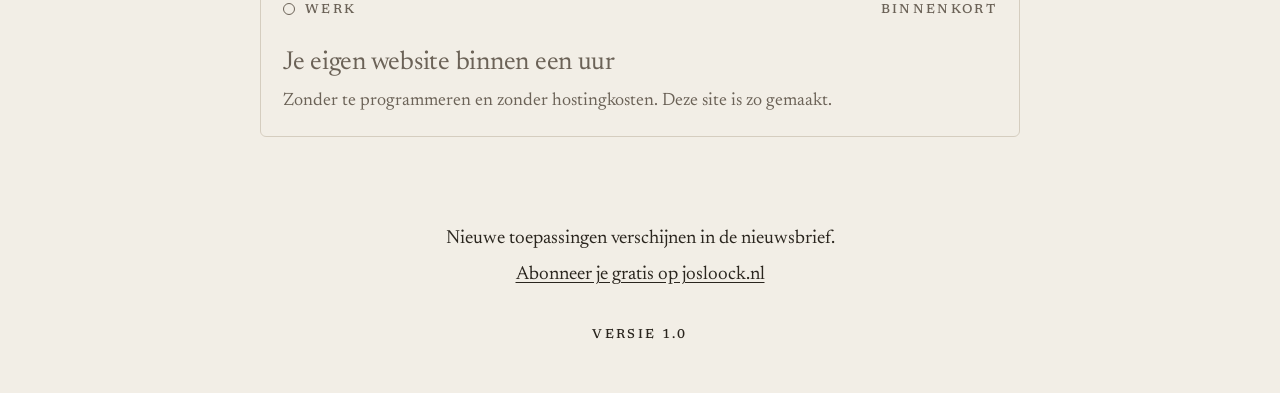
==== commit 6d280bed: "Homepage: woordmerk met de bol bovenaan, duidelijker wat live is Bovenaan staat nu hetzelfde J.OS al" ====
--- a/index.html
+++ b/index.html
@@ -21,8 +21,10 @@
 <div class="page">
 
 <header class="hero col">
-<h1 class="wordmark">J.OS</h1>
+<div class="topbar">
+<h1 class="home-mark"><span class="mark" aria-hidden="true">J.<canvas data-orb="mini"></canvas>S</span><span class="sr">J.OS</span></h1>
 <p class="caps byline">Het operating system van <a href="https://josloock.nl">Jos Loock</a></p>
+</div>
 <div class="stage" id="stage"><canvas aria-hidden="true"></canvas><a class="core-link" href="begin-hier/index.html" tabindex="-1" aria-hidden="true"></a></div>
 <p class="tagline">Het besturings&shy;systeem voor <span class="u">je leven<svg viewBox="0 0 300 24" preserveAspectRatio="none" aria-hidden="true"><path pathLength="1" d="M4 15 C 60 7, 140 6, 200 9 S 280 14, 296 8"/></svg></span></p>
 <p class="lede">Ontdek mijn toepassingen voor<br>AI en Menselijke Productiviteit</p>
--- a/assets/site.css
+++ b/assets/site.css
@@ -97,15 +97,12 @@
 /* ---------- homepage ---------- */
 
 .hero { display: flex; flex-direction: column; align-items: center; text-align: center; }
-.wordmark {
-  font-size: clamp(40px, 4.4vw, 52px);
-  font-weight: 340;
-  line-height: 1;
-  letter-spacing: -.03em;
-}
-.byline { margin-top: 8px; font-size: 12px; }
+.hero .topbar { width: 100%; flex-wrap: nowrap; text-align: left; }
+.home-mark { display: inline-flex; align-items: center; min-height: 48px; font: inherit; }
+.byline { flex: 1; min-width: 0; font-size: 12px; text-align: right; text-wrap: balance; }
 .byline a { display: inline-block; padding: 14px 0; margin: -14px 0; text-decoration: none; }
 .byline a:hover { text-decoration: underline; }
+.sr { position: absolute; width: 1px; height: 1px; overflow: hidden; clip-path: inset(50%); white-space: nowrap; }
 
 .stage { position: relative; width: 100%; height: 560px; margin-top: 4px; }
 .stage canvas { position: absolute; inset: 0; width: 100%; height: 100%; pointer-events: none; }
@@ -143,8 +140,8 @@
 .node-dot {
   position: relative;
   flex: none;
-  width: 14px;
-  height: 14px;
+  width: 16px;
+  height: 16px;
   border-radius: 50%;
   background: var(--oker);
   transform: scale(calc(var(--grow, 1) * var(--hot, 1)));
@@ -163,7 +160,7 @@
 a.node:hover .node-dot::after { animation: ping 1.3s ease-out infinite; }
 
 /* het startpunt: het eerste punt dat uit het wezen komt, met een vaste ring */
-.node-start .node-dot { width: 16px; height: 16px; box-shadow: 0 0 0 5px var(--paper), 0 0 0 6px var(--oker); }
+.node-start .node-dot { width: 18px; height: 18px; box-shadow: 0 0 0 5px var(--paper), 0 0 0 6px var(--oker); }
 .node-start .node-label { font-size: 22px; }
 
 /* het wezen zelf is aanklikbaar: het opent het startpunt */
@@ -173,10 +170,11 @@
 a.node:hover { color: var(--ink); }
 a.node:hover, .node.hot { --hot: 1.5; }
 a.node:hover .node-label, a.node.hot .node-label { text-decoration: underline; text-decoration-color: var(--gold); text-decoration-thickness: 2px; text-underline-offset: 5px; }
-.node-soon { color: var(--muted); font-size: 18px; max-width: 170px; }
-.node-soon .node-dot { width: 12px; height: 12px; background: var(--paper); border: 1.5px solid var(--muted); }
+.node-soon { gap: 7px; color: var(--muted); font-size: 16px; max-width: 150px; }
+.node-soon .node-text { gap: 3px; }
+.node-soon .node-dot { width: 9px; height: 9px; background: var(--paper); border: 1.25px solid var(--muted); }
 .node-soon .node-dot::after { display: none; }
-.node-note { font-size: 11px; font-weight: 500; letter-spacing: .18em; text-transform: uppercase; }
+.node-note { font-size: 10px; font-weight: 500; letter-spacing: .18em; text-transform: uppercase; }
 @keyframes ping {
   0% { transform: scale(.7); opacity: .75; }
   70%, 100% { transform: scale(2.1); opacity: 0; }
@@ -200,7 +198,7 @@
 @keyframes draw {
   from { stroke-dashoffset: 1; }
 }
-.wordmark, .byline, .tagline, .hero > .lede { animation: rise .9s cubic-bezier(.2, .7, .2, 1) backwards; }
+.home-mark, .byline, .tagline, .hero > .lede { animation: rise .9s cubic-bezier(.2, .7, .2, 1) backwards; }
 .byline { animation-delay: .1s; }
 .tagline { animation-delay: .9s; }
 .hero > .lede { animation-delay: 1.05s; }
@@ -371,6 +369,7 @@
 @media (max-width: 759px) {
   .stage { height: 580px; margin-top: 20px; }
   .node { max-width: 150px; font-size: 19px; }
+  .node-soon { max-width: 132px; font-size: 15px; }
   .no-js .stage::before { top: 215px; width: 180px; height: 180px; }
 }
 
@@ -381,6 +380,7 @@
 
 @media (max-width: 360px) {
   .node { max-width: 124px; font-size: 17px; }
+  .node-soon { max-width: 112px; font-size: 14px; }
 }
 
 @media (max-width: 560px) {
